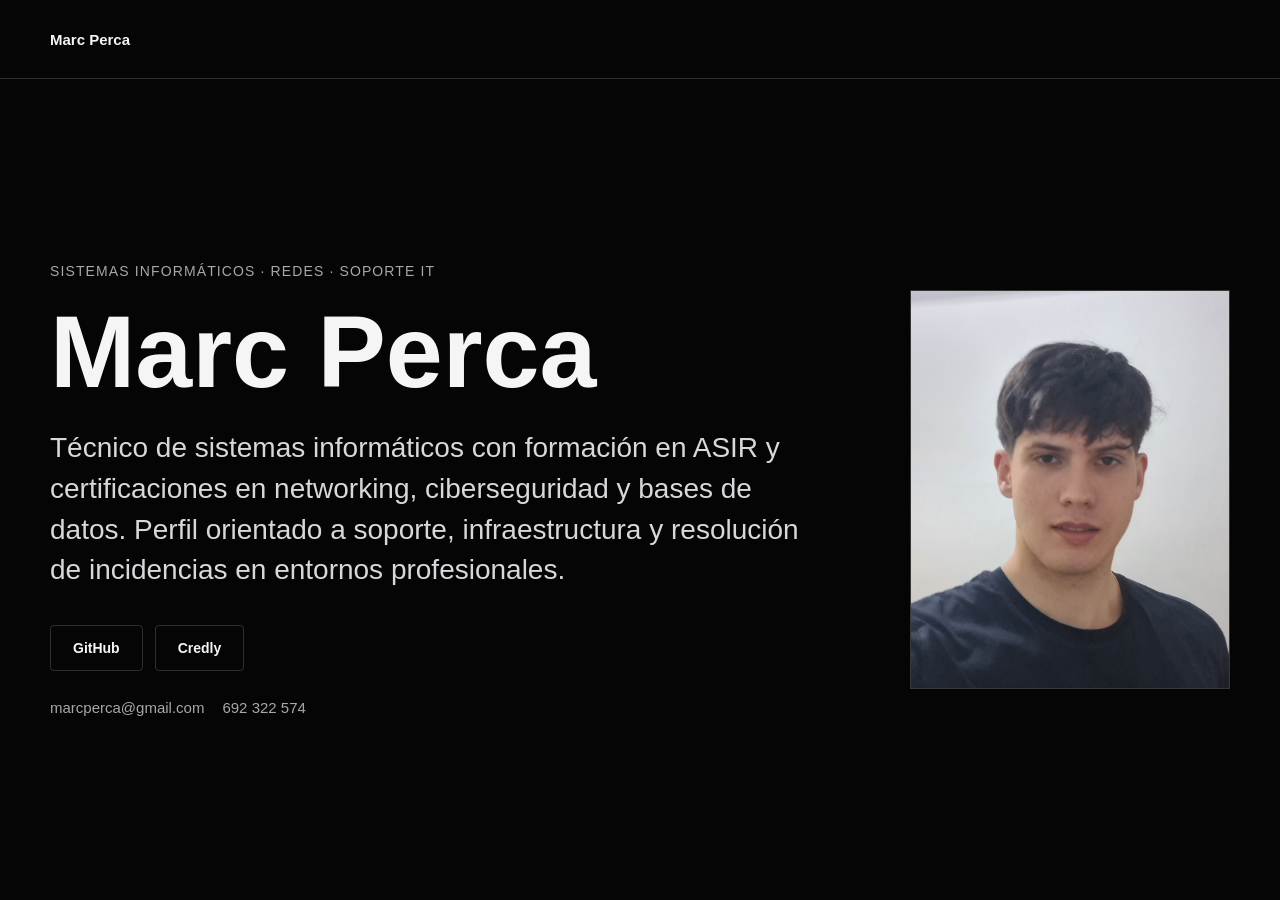
==== index.html @ 21db2e2e "Primera version" ====
<!DOCTYPE html>
<html lang="es">
<head>
    <meta charset="UTF-8">
    <meta name="viewport" content="width=device-width, initial-scale=1.0">
    <title>Marc Perca | Técnico de sistemas informáticos</title>
    <style>
        :root {
            --bg: #050505;
            --text: #f5f5f5;
            --muted: #a7a7ac;
            --soft: #d8d8dc;
            --line: rgba(255, 255, 255, 0.16);
        }

        * {
            box-sizing: border-box;
        }

        body {
            margin: 0;
            min-height: 100vh;
            background: var(--bg);
            color: var(--text);
            font-family: Arial, Helvetica, sans-serif;
        }

        a {
            color: inherit;
            text-decoration: none;
        }

        .shell {
            width: min(1180px, calc(100% - 40px));
            margin: 0 auto;
        }

        .site-header {
            border-bottom: 1px solid var(--line);
        }

        .nav {
            min-height: 78px;
            display: flex;
            align-items: center;
            justify-content: space-between;
        }

        .brand {
            font-size: 15px;
            font-weight: 700;
        }

        .hero {
            min-height: calc(100vh - 79px);
            display: grid;
            grid-template-columns: minmax(0, 1fr) 320px;
            align-items: center;
            gap: 86px;
            padding: 70px 0;
        }

        .kicker {
            margin: 0 0 24px;
            color: var(--muted);
            font-size: 14px;
            text-transform: uppercase;
            letter-spacing: 0.08em;
        }

        h1 {
            margin: 0;
            font-size: clamp(58px, 8vw, 118px);
            line-height: 0.95;
            font-weight: 700;
            letter-spacing: 0;
        }

        .lead {
            max-width: 760px;
            margin: 28px 0 0;
            color: var(--soft);
            font-size: clamp(20px, 2.2vw, 28px);
            line-height: 1.45;
        }

        .actions {
            display: flex;
            flex-wrap: wrap;
            gap: 12px;
            margin-top: 34px;
        }

        .button {
            display: inline-flex;
            align-items: center;
            justify-content: center;
            min-height: 46px;
            padding: 0 22px;
            border-radius: 4px;
            border: 1px solid var(--line);
            font-weight: 700;
            font-size: 14px;
            transition: background 0.18s ease, color 0.18s ease, border-color 0.18s ease;
        }

        .button:hover {
            background: var(--text);
            border-color: var(--text);
            color: var(--bg);
        }

        .contact {
            display: flex;
            flex-wrap: wrap;
            gap: 18px;
            margin-top: 28px;
            color: var(--muted);
            font-size: 15px;
        }

        .contact a:hover {
            color: var(--text);
        }

        .portrait-wrap {
            border: 1px solid var(--line);
            background: #111;
        }

        .portrait {
            display: block;
            width: 100%;
            aspect-ratio: 4 / 5;
            object-fit: cover;
        }

        @media (max-width: 820px) {
            .nav {
                gap: 18px;
                align-items: flex-start;
                flex-direction: column;
                padding: 18px 0;
            }

            .hero {
                min-height: auto;
                grid-template-columns: 1fr;
                gap: 38px;
                padding: 50px 0;
            }

            .portrait-wrap {
                width: min(300px, 100%);
            }
        }

        @media (max-width: 520px) {
            .shell {
                width: min(100% - 24px, 1180px);
            }

            .actions,
            .contact {
                width: 100%;
            }

            .actions {
                flex-direction: column;
            }

            .button {
                width: 100%;
            }
        }
    </style>
</head>
<body>
    <header class="site-header">
        <nav class="nav shell" aria-label="Navegación principal">
            <a class="brand" href="#">Marc Perca</a>
        </nav>
    </header>

    <main class="hero shell">
        <section>
            <p class="kicker">Sistemas informáticos · Redes · Soporte IT</p>
            <h1>Marc Perca</h1>
            <p class="lead">
                Técnico de sistemas informáticos con formación en ASIR y certificaciones en networking,
                ciberseguridad y bases de datos. Perfil orientado a soporte, infraestructura y resolución
                de incidencias en entornos profesionales.
            </p>

            <div class="actions">
                <a class="button" href="https://github.com/MarcPerca" target="_blank" rel="noreferrer">GitHub</a>
                <a class="button" href="https://www.credly.com/users/marcperca" target="_blank" rel="noreferrer">Credly</a>
            </div>

            <div class="contact" aria-label="Datos de contacto">
                <a href="mailto:marcperca@gmail.com">marcperca@gmail.com</a>
                <a href="tel:+34692322574">692 322 574</a>
            </div>
        </section>

        <aside class="portrait-wrap" aria-label="Foto de Marc Perca">
            <img src="foto.jpg" class="portrait" alt="Retrato de Marc Perca">
        </aside>
    </main>
</body>
</html>
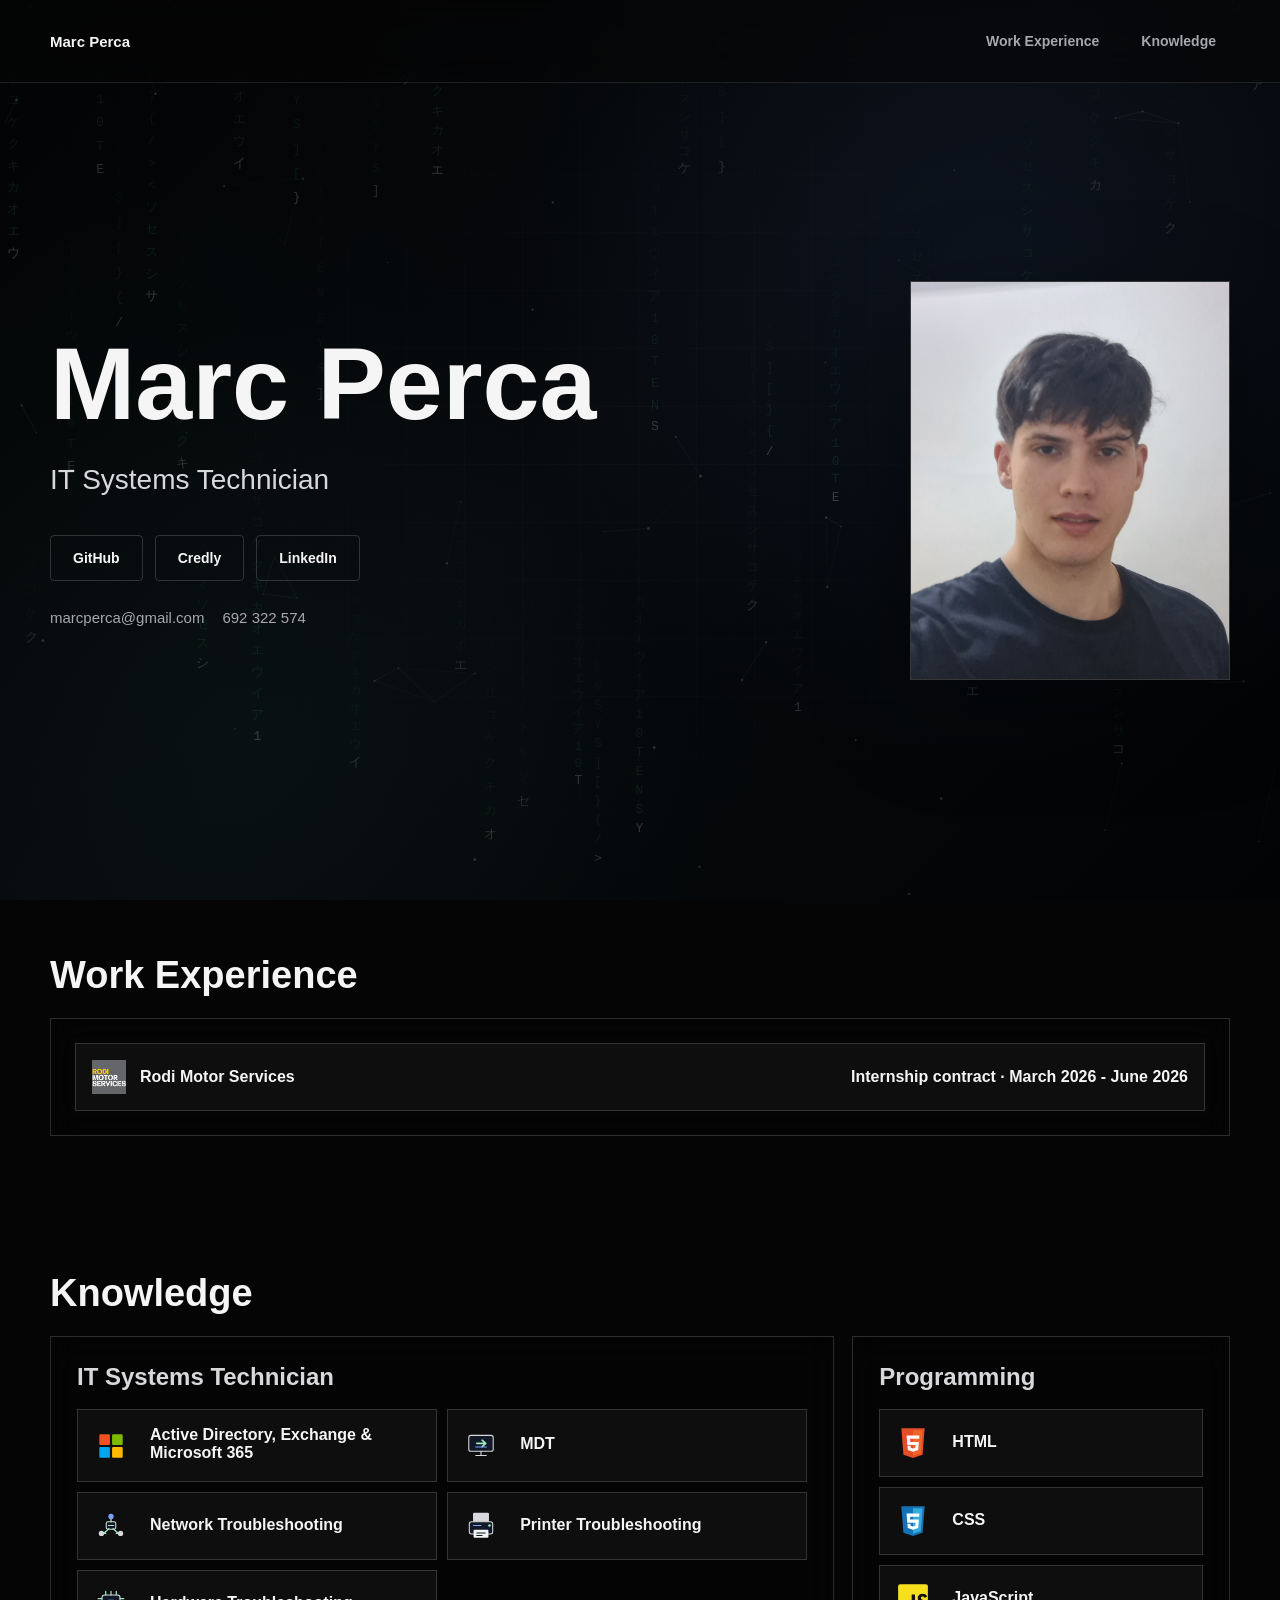
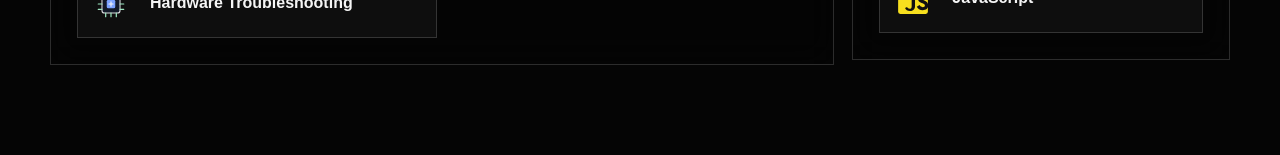
==== commit a31e9d62: "Actualizar web" ====
--- a/index.html
+++ b/index.html
@@ -4,208 +4,97 @@
     <meta charset="UTF-8">
     <meta name="viewport" content="width=device-width, initial-scale=1.0">
     <title>Marc Perca | Técnico de sistemas informáticos</title>
-    <style>
-        :root {
-            --bg: #050505;
-            --text: #f5f5f5;
-            --muted: #a7a7ac;
-            --soft: #d8d8dc;
-            --line: rgba(255, 255, 255, 0.16);
-        }
-
-        * {
-            box-sizing: border-box;
-        }
-
-        body {
-            margin: 0;
-            min-height: 100vh;
-            background: var(--bg);
-            color: var(--text);
-            font-family: Arial, Helvetica, sans-serif;
-        }
-
-        a {
-            color: inherit;
-            text-decoration: none;
-        }
-
-        .shell {
-            width: min(1180px, calc(100% - 40px));
-            margin: 0 auto;
-        }
-
-        .site-header {
-            border-bottom: 1px solid var(--line);
-        }
-
-        .nav {
-            min-height: 78px;
-            display: flex;
-            align-items: center;
-            justify-content: space-between;
-        }
-
-        .brand {
-            font-size: 15px;
-            font-weight: 700;
-        }
-
-        .hero {
-            min-height: calc(100vh - 79px);
-            display: grid;
-            grid-template-columns: minmax(0, 1fr) 320px;
-            align-items: center;
-            gap: 86px;
-            padding: 70px 0;
-        }
-
-        .kicker {
-            margin: 0 0 24px;
-            color: var(--muted);
-            font-size: 14px;
-            text-transform: uppercase;
-            letter-spacing: 0.08em;
-        }
-
-        h1 {
-            margin: 0;
-            font-size: clamp(58px, 8vw, 118px);
-            line-height: 0.95;
-            font-weight: 700;
-            letter-spacing: 0;
-        }
-
-        .lead {
-            max-width: 760px;
-            margin: 28px 0 0;
-            color: var(--soft);
-            font-size: clamp(20px, 2.2vw, 28px);
-            line-height: 1.45;
-        }
-
-        .actions {
-            display: flex;
-            flex-wrap: wrap;
-            gap: 12px;
-            margin-top: 34px;
-        }
-
-        .button {
-            display: inline-flex;
-            align-items: center;
-            justify-content: center;
-            min-height: 46px;
-            padding: 0 22px;
-            border-radius: 4px;
-            border: 1px solid var(--line);
-            font-weight: 700;
-            font-size: 14px;
-            transition: background 0.18s ease, color 0.18s ease, border-color 0.18s ease;
-        }
-
-        .button:hover {
-            background: var(--text);
-            border-color: var(--text);
-            color: var(--bg);
-        }
-
-        .contact {
-            display: flex;
-            flex-wrap: wrap;
-            gap: 18px;
-            margin-top: 28px;
-            color: var(--muted);
-            font-size: 15px;
-        }
-
-        .contact a:hover {
-            color: var(--text);
-        }
-
-        .portrait-wrap {
-            border: 1px solid var(--line);
-            background: #111;
-        }
-
-        .portrait {
-            display: block;
-            width: 100%;
-            aspect-ratio: 4 / 5;
-            object-fit: cover;
-        }
-
-        @media (max-width: 820px) {
-            .nav {
-                gap: 18px;
-                align-items: flex-start;
-                flex-direction: column;
-                padding: 18px 0;
-            }
-
-            .hero {
-                min-height: auto;
-                grid-template-columns: 1fr;
-                gap: 38px;
-                padding: 50px 0;
-            }
-
-            .portrait-wrap {
-                width: min(300px, 100%);
-            }
-        }
-
-        @media (max-width: 520px) {
-            .shell {
-                width: min(100% - 24px, 1180px);
-            }
-
-            .actions,
-            .contact {
-                width: 100%;
-            }
-
-            .actions {
-                flex-direction: column;
-            }
-
-            .button {
-                width: 100%;
-            }
-        }
-    </style>
+    <link rel="stylesheet" href="style.css">
 </head>
 <body>
+    <canvas id="ambient-canvas" aria-hidden="true"></canvas>
+
     <header class="site-header">
         <nav class="nav shell" aria-label="Navegación principal">
             <a class="brand" href="#">Marc Perca</a>
+            <div class="nav-links">
+                <a class="nav-link" href="#experience">Work Experience</a>
+                <div class="nav-menu">
+                    <a class="nav-link" href="#knowledge">Knowledge</a>
+                    <div class="dropdown" aria-label="Knowledge sections">
+                        <a href="#it-support">IT Systems Technician</a>
+                        <a href="#programming">Programming</a>
+                    </div>
+                </div>
+            </div>
         </nav>
     </header>
 
-    <main class="hero shell">
-        <section>
-            <p class="kicker">Sistemas informáticos · Redes · Soporte IT</p>
+    <main>
+        <section class="hero shell">
+            <div>
             <h1>Marc Perca</h1>
             <p class="lead">
-                Técnico de sistemas informáticos con formación en ASIR y certificaciones en networking,
-                ciberseguridad y bases de datos. Perfil orientado a soporte, infraestructura y resolución
-                de incidencias en entornos profesionales.
+                IT Systems Technician
             </p>
 
             <div class="actions">
                 <a class="button" href="https://github.com/MarcPerca" target="_blank" rel="noreferrer">GitHub</a>
                 <a class="button" href="https://www.credly.com/users/marcperca" target="_blank" rel="noreferrer">Credly</a>
+                <a class="button" href="https://www.linkedin.com/in/marcperca/" target="_blank" rel="noreferrer">LinkedIn</a>
             </div>
 
             <div class="contact" aria-label="Datos de contacto">
                 <a href="mailto:marcperca@gmail.com">marcperca@gmail.com</a>
                 <a href="tel:+34692322574">692 322 574</a>
             </div>
+            </div>
+
+            <aside class="portrait-wrap" aria-label="Photo of Marc Perca">
+                <img src="foto.jpg" class="portrait" alt="Portrait of Marc Perca">
+            </aside>
         </section>
 
-        <aside class="portrait-wrap" aria-label="Foto de Marc Perca">
-            <img src="foto.jpg" class="portrait" alt="Retrato de Marc Perca">
-        </aside>
+        <section class="work-experience section-wide" id="experience" aria-label="Work experience">
+            <div class="work-inner shell">
+                <h2>Work Experience</h2>
+                <div class="experience-panel">
+                    <div class="experience-card">
+                        <div class="experience-company">
+                            <img src="assets/rodi-logo.jpg" alt="Rodi Motor Services logo">
+                            <span class="company-name">Rodi Motor Services</span>
+                        </div>
+                        <span>Internship contract · March 2026 - June 2026</span>
+                    </div>
+                </div>
+            </div>
+        </section>
+
+        <section class="knowledge shell" id="knowledge" aria-label="Knowledge">
+            <h2>Knowledge</h2>
+            <div class="knowledge-sections">
+                <section class="knowledge-block" id="it-support" aria-label="IT support and systems knowledge">
+                    <div class="knowledge-head">
+                        <h3>IT Systems Technician</h3>
+                    </div>
+                    <div class="skill-grid">
+                        <span><img class="skill-logo" src="assets/microsoft-365.svg" alt=""><strong>Active Directory, Exchange & Microsoft 365</strong></span>
+                        <span><img class="skill-logo" src="assets/mdt.svg" alt=""><strong>MDT</strong></span>
+                        <span><img class="skill-logo" src="assets/network-troubleshooting.svg" alt=""><strong>Network Troubleshooting</strong></span>
+                        <span><img class="skill-logo" src="assets/printer.svg" alt=""><strong>Printer Troubleshooting</strong></span>
+                        <span><img class="skill-logo" src="assets/hardware.svg" alt=""><strong>Hardware Troubleshooting</strong></span>
+                    </div>
+                </section>
+
+                <section class="knowledge-block" id="programming" aria-label="Programming knowledge">
+                    <div class="knowledge-head">
+                        <h3>Programming</h3>
+                    </div>
+                    <div class="skill-grid programming">
+                        <span><img class="skill-logo" src="assets/html.svg" alt=""><strong>HTML</strong></span>
+                        <span><img class="skill-logo" src="assets/css.svg" alt=""><strong>CSS</strong></span>
+                        <span><img class="skill-logo" src="assets/javascript.svg" alt=""><strong>JavaScript</strong></span>
+                    </div>
+                </section>
+            </div>
+        </section>
     </main>
+
+    <script src="script.js"></script>
 </body>
 </html>
--- a/style.css
+++ b/style.css
@@ -0,0 +1,478 @@
+:root {
+    --bg: #050505;
+    --text: #f5f5f5;
+    --muted: #a7a7ac;
+    --soft: #d8d8dc;
+    --line: rgba(255, 255, 255, 0.16);
+}
+
+* {
+    box-sizing: border-box;
+}
+
+html {
+    scroll-behavior: smooth;
+}
+
+body {
+    margin: 0;
+    min-height: 100vh;
+    background: var(--bg);
+    color: var(--text);
+    font-family: Arial, Helvetica, sans-serif;
+    overflow-x: hidden;
+}
+
+body::before {
+    content: "";
+    position: fixed;
+    inset: 0;
+    z-index: -3;
+    background:
+        radial-gradient(circle at 78% 30%, rgba(40, 72, 120, 0.18), transparent 31rem),
+        radial-gradient(circle at 18% 82%, rgba(14, 46, 38, 0.22), transparent 34rem),
+        linear-gradient(135deg, #020304 0%, #07090c 48%, #020304 100%);
+}
+
+body::after {
+    content: "";
+    position: fixed;
+    inset: 0;
+    z-index: -1;
+    pointer-events: none;
+    background:
+        linear-gradient(rgba(180, 255, 220, 0.022) 1px, transparent 1px),
+        linear-gradient(90deg, rgba(180, 255, 220, 0.022) 1px, transparent 1px);
+    background-size: 58px 58px;
+    mask-image: radial-gradient(circle at center, black 0%, transparent 78%);
+}
+
+#ambient-canvas {
+    position: fixed;
+    inset: 0;
+    z-index: -2;
+    width: 100%;
+    height: 100%;
+    pointer-events: none;
+}
+
+a {
+    color: inherit;
+    text-decoration: none;
+}
+
+.shell {
+    width: min(1180px, calc(100% - 40px));
+    margin: 0 auto;
+}
+
+.section-wide {
+    width: 100%;
+    margin: 0 auto;
+}
+
+.site-header {
+    position: sticky;
+    top: 0;
+    z-index: 10;
+    border-bottom: 1px solid rgba(255, 255, 255, 0.1);
+    background: rgba(5, 5, 5, 0.62);
+    backdrop-filter: blur(18px);
+    overflow: visible;
+    transition: background 0.22s ease, border-color 0.22s ease, box-shadow 0.22s ease;
+}
+
+.site-header::before {
+    content: "";
+    position: absolute;
+    inset: 0;
+    z-index: -1;
+    opacity: 0;
+    background:
+        radial-gradient(circle at var(--nav-x, 50%) 50%, rgba(255, 255, 255, 0.24), transparent 15rem),
+        linear-gradient(90deg, rgba(255, 255, 255, 0.03), rgba(120, 140, 255, 0.18), rgba(255, 255, 255, 0.03));
+    transition: opacity 0.22s ease;
+}
+
+.site-header:hover {
+    border-color: rgba(255, 255, 255, 0.2);
+    background: rgba(12, 13, 20, 0.78);
+    box-shadow: 0 18px 70px rgba(40, 60, 150, 0.2);
+}
+
+.site-header:hover::before {
+    opacity: 1;
+}
+
+.nav {
+    min-height: 78px;
+    display: flex;
+    align-items: center;
+    justify-content: space-between;
+}
+
+.brand {
+    font-size: 15px;
+    font-weight: 700;
+}
+
+.nav-links {
+    display: flex;
+    align-items: center;
+    gap: 14px;
+}
+
+.nav-menu {
+    position: relative;
+    padding: 24px 0;
+}
+
+.nav-link {
+    display: inline-flex;
+    align-items: center;
+    min-height: 34px;
+    padding: 0 13px;
+    border: 1px solid transparent;
+    border-radius: 4px;
+    color: var(--muted);
+    font-size: 14px;
+    font-weight: 700;
+    transition: color 0.18s ease, border-color 0.18s ease, background 0.18s ease;
+}
+
+.nav-menu:hover .nav-link,
+.nav-link:hover {
+    border-color: rgba(255, 255, 255, 0.28);
+    background: rgba(255, 255, 255, 0.09);
+    box-shadow: 0 0 34px rgba(120, 140, 255, 0.24);
+    color: var(--text);
+}
+
+.dropdown {
+    position: absolute;
+    top: calc(100% - 10px);
+    right: 0;
+    min-width: 230px;
+    padding: 8px;
+    border: 1px solid var(--line);
+    border-radius: 6px;
+    background: rgba(7, 8, 12, 0.92);
+    box-shadow: 0 24px 70px rgba(0, 0, 0, 0.48), 0 0 42px rgba(120, 140, 255, 0.14);
+    backdrop-filter: blur(18px);
+    opacity: 0;
+    visibility: hidden;
+    transform: translateY(-6px);
+    transition: opacity 0.18s ease, transform 0.18s ease, visibility 0.18s ease;
+}
+
+.nav-menu:hover .dropdown,
+.nav-menu:focus-within .dropdown {
+    opacity: 1;
+    visibility: visible;
+    transform: translateY(0);
+}
+
+.dropdown a {
+    display: block;
+    padding: 12px 13px;
+    border-radius: 4px;
+    color: var(--muted);
+    font-size: 14px;
+    font-weight: 700;
+}
+
+.dropdown a:hover {
+    background: rgba(255, 255, 255, 0.07);
+    color: var(--text);
+}
+
+.hero {
+    min-height: calc(100vh - 79px);
+    display: grid;
+    grid-template-columns: minmax(0, 1fr) 320px;
+    align-items: center;
+    gap: 86px;
+    padding: 70px 0 96px;
+}
+
+h1 {
+    margin: 0;
+    font-size: clamp(58px, 8vw, 118px);
+    line-height: 0.95;
+    font-weight: 700;
+    letter-spacing: 0;
+}
+
+.lead {
+    max-width: 760px;
+    margin: 28px 0 0;
+    color: var(--soft);
+    font-size: clamp(20px, 2.2vw, 28px);
+    line-height: 1.45;
+}
+
+.actions {
+    display: flex;
+    flex-wrap: wrap;
+    gap: 12px;
+    margin-top: 34px;
+}
+
+.button {
+    display: inline-flex;
+    align-items: center;
+    justify-content: center;
+    min-height: 46px;
+    padding: 0 22px;
+    border-radius: 4px;
+    border: 1px solid var(--line);
+    font-weight: 700;
+    font-size: 14px;
+    transition: background 0.18s ease, color 0.18s ease, border-color 0.18s ease;
+}
+
+.button:hover {
+    background: var(--text);
+    border-color: var(--text);
+    color: var(--bg);
+}
+
+.contact {
+    display: flex;
+    flex-wrap: wrap;
+    gap: 18px;
+    margin-top: 28px;
+    color: var(--muted);
+    font-size: 15px;
+}
+
+.contact a:hover {
+    color: var(--text);
+}
+
+.portrait-wrap {
+    border: 1px solid var(--line);
+    background: #111;
+    box-shadow: 0 28px 90px rgba(0, 0, 0, 0.42);
+}
+
+.portrait {
+    display: block;
+    width: 100%;
+    aspect-ratio: 4 / 5;
+    object-fit: cover;
+}
+
+.work-experience {
+    position: relative;
+    min-height: 150px;
+    padding: 0;
+}
+
+.work-inner {
+    display: block;
+    padding: 52px 0;
+}
+
+.work-experience h2 {
+    margin: 0;
+    font-size: clamp(24px, 3vw, 38px);
+    line-height: 1;
+    font-weight: 700;
+    letter-spacing: 0;
+}
+
+.experience-card {
+    display: flex;
+    align-items: center;
+    justify-content: space-between;
+    gap: 24px;
+    min-height: 68px;
+    padding: 16px;
+    border: 1px solid rgba(255, 255, 255, 0.16);
+    background: rgba(255, 255, 255, 0.04);
+    transition: border-color 0.18s ease, background 0.18s ease, transform 0.18s ease;
+}
+
+.experience-card:hover {
+    border-color: rgba(255, 255, 255, 0.32);
+    background: rgba(255, 255, 255, 0.075);
+    transform: translateY(-2px);
+}
+
+.experience-panel {
+    margin-top: 24px;
+    padding: 24px;
+    border: 1px solid var(--line);
+    background: rgba(5, 5, 5, 0.58);
+    backdrop-filter: blur(16px);
+}
+
+.experience-company {
+    display: flex;
+    align-items: center;
+    gap: 14px;
+}
+
+.experience-company img {
+    width: 34px;
+    height: 34px;
+    object-fit: contain;
+}
+
+.company-name {
+    color: var(--text);
+    font-size: 16px;
+    font-weight: 700;
+}
+
+.experience-card > span {
+    color: var(--text);
+    font-size: 16px;
+    font-weight: 700;
+}
+
+.knowledge {
+    padding: 86px 0 90px;
+}
+
+.knowledge h2 {
+    margin: 0 0 24px;
+    font-size: clamp(24px, 3vw, 38px);
+    line-height: 1;
+    font-weight: 700;
+    letter-spacing: 0;
+}
+
+.knowledge-sections {
+    display: grid;
+    grid-template-columns: minmax(0, 1.35fr) minmax(320px, 0.65fr);
+    gap: 18px;
+    align-items: start;
+}
+
+.knowledge-block {
+    scroll-margin-top: 110px;
+    padding: 26px;
+    border: 1px solid var(--line);
+    background: rgba(5, 5, 5, 0.58);
+    backdrop-filter: blur(16px);
+}
+
+.knowledge-head {
+    margin-bottom: 18px;
+}
+
+.knowledge-head h3 {
+    margin: 0 0 16px;
+    color: var(--soft);
+    font-size: 24px;
+    font-weight: 700;
+}
+
+.skill-grid {
+    display: grid;
+    grid-template-columns: repeat(2, minmax(0, 1fr));
+    gap: 10px;
+}
+
+.skill-grid.programming {
+    grid-template-columns: 1fr;
+}
+
+.skill-grid span {
+    display: grid;
+    grid-template-columns: 42px minmax(0, 1fr);
+    column-gap: 14px;
+    align-items: center;
+    min-height: 68px;
+    padding: 16px;
+    border: 1px solid rgba(255, 255, 255, 0.16);
+    background: rgba(255, 255, 255, 0.04);
+    transition: border-color 0.18s ease, background 0.18s ease, transform 0.18s ease;
+}
+
+.skill-grid span:hover {
+    border-color: rgba(255, 255, 255, 0.32);
+    background: rgba(255, 255, 255, 0.075);
+    transform: translateY(-2px);
+}
+
+.skill-logo {
+    width: 34px;
+    height: 34px;
+    object-fit: contain;
+}
+
+.skill-grid strong {
+    display: block;
+    margin-bottom: 3px;
+    color: var(--text);
+    font-size: 16px;
+}
+
+@media (max-width: 820px) {
+    .nav {
+        gap: 18px;
+        align-items: center;
+        padding: 18px 0;
+    }
+
+    .nav-links {
+        gap: 10px;
+    }
+
+    .nav-menu {
+        padding: 0;
+    }
+
+    .dropdown {
+        right: 0;
+    }
+
+    .hero {
+        min-height: auto;
+        grid-template-columns: 1fr;
+        gap: 38px;
+        padding: 50px 0;
+    }
+
+    .portrait-wrap {
+        width: min(300px, 100%);
+    }
+
+    .knowledge {
+        padding-bottom: 60px;
+    }
+
+    .experience-card {
+        align-items: flex-start;
+        flex-direction: column;
+        gap: 14px;
+    }
+
+    .knowledge-sections,
+    .skill-grid,
+    .skill-grid.programming {
+        grid-template-columns: 1fr;
+    }
+}
+
+@media (max-width: 520px) {
+    .shell {
+        width: min(100% - 24px, 1180px);
+    }
+
+    .actions,
+    .contact {
+        width: 100%;
+    }
+
+    .actions {
+        flex-direction: column;
+    }
+
+    .button {
+        width: 100%;
+    }
+}
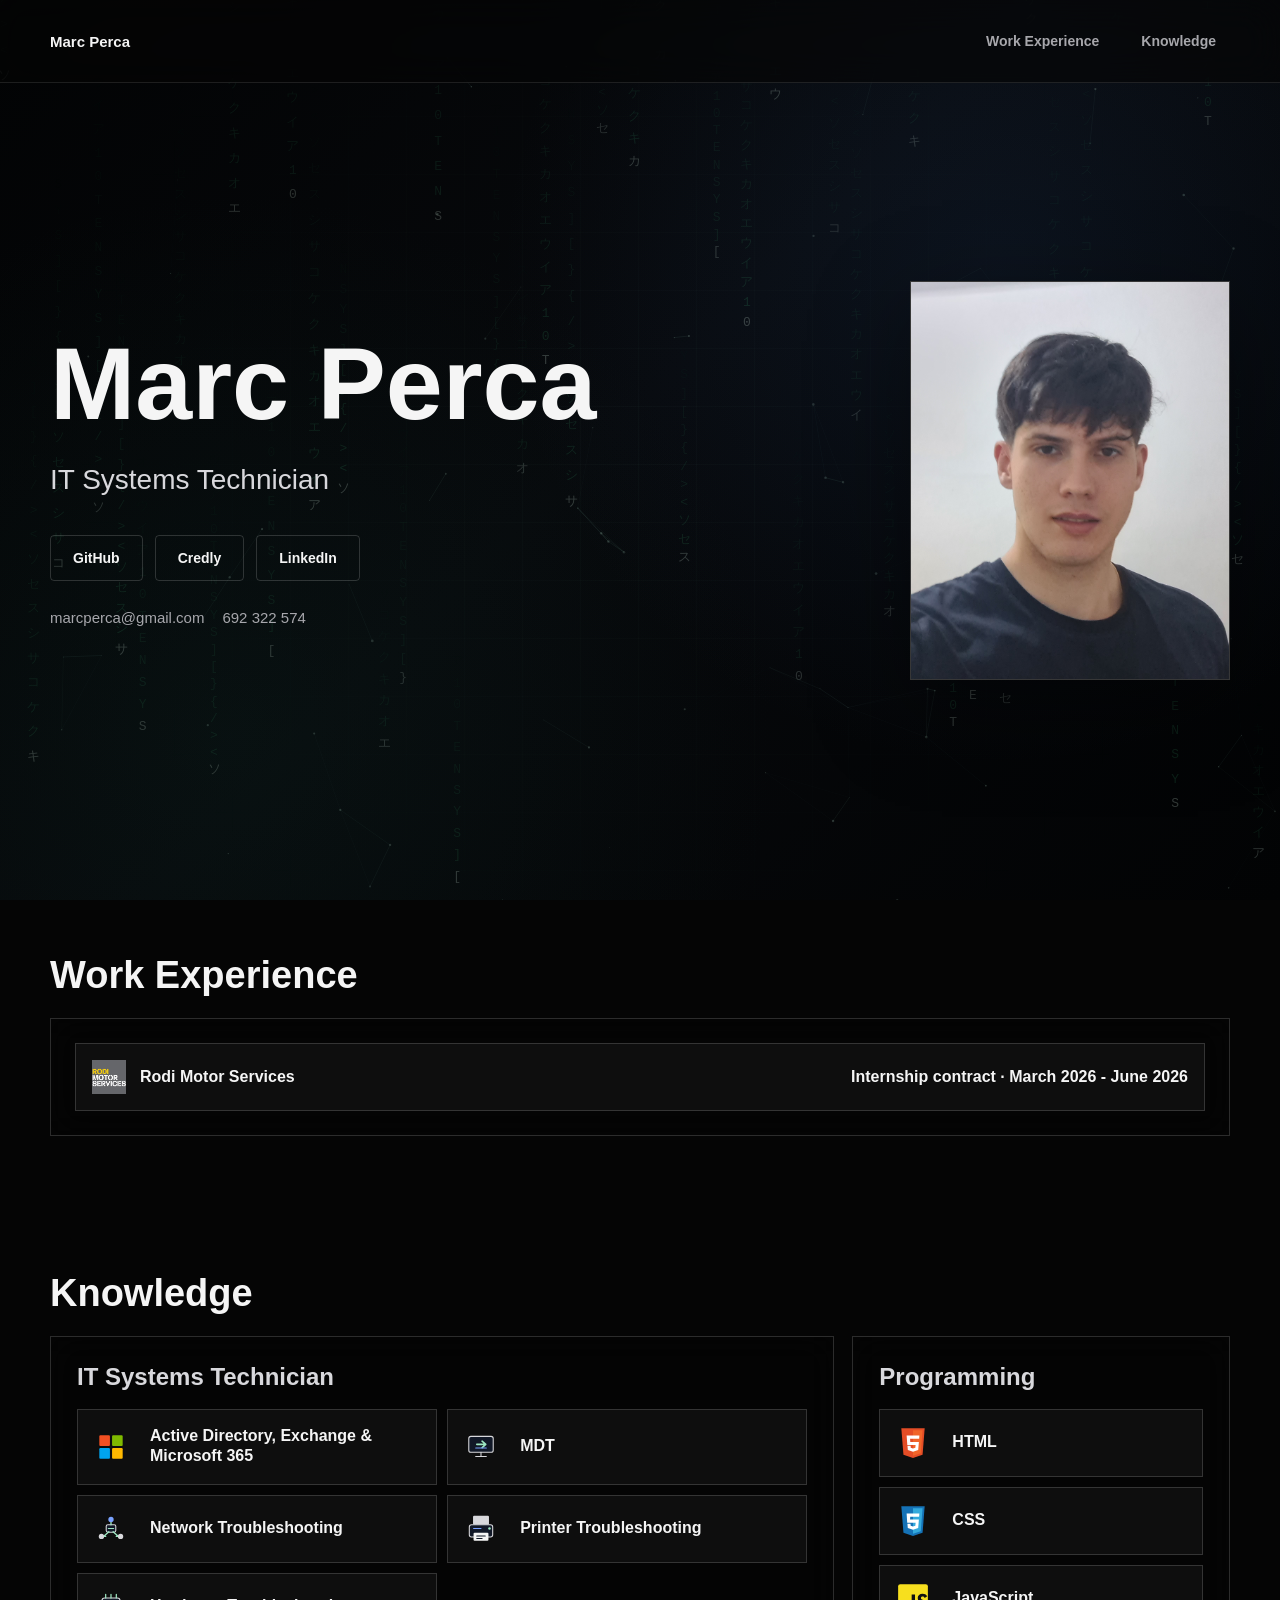
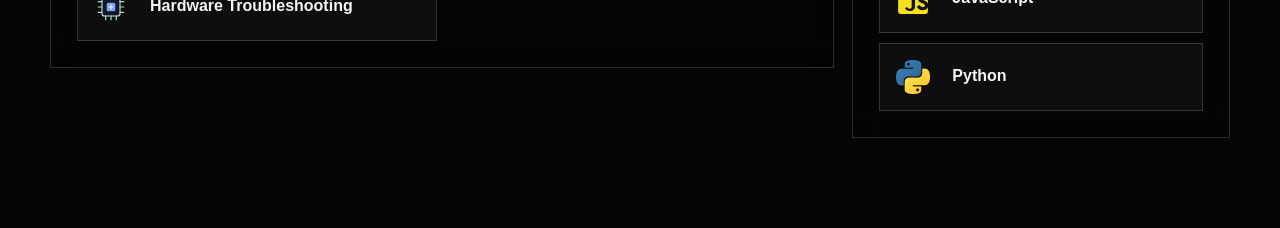
==== commit 8c717c63: "Add Python to programming skills" ====
--- a/index.html
+++ b/index.html
@@ -89,6 +89,7 @@
                         <span><img class="skill-logo" src="assets/html.svg" alt=""><strong>HTML</strong></span>
                         <span><img class="skill-logo" src="assets/css.svg" alt=""><strong>CSS</strong></span>
                         <span><img class="skill-logo" src="assets/javascript.svg" alt=""><strong>JavaScript</strong></span>
+                        <span><img class="skill-logo" src="assets/assets/Python-logo-notext.svg.png" alt=""><strong>Python</strong></span>
                     </div>
                 </section>
             </div>
--- a/style.css
+++ b/style.css
@@ -250,6 +250,10 @@
     color: var(--text);
 }
 
+.contact a {
+    overflow-wrap: anywhere;
+}
+
 .portrait-wrap {
     border: 1px solid var(--line);
     background: #111;
@@ -409,39 +413,99 @@
     margin-bottom: 3px;
     color: var(--text);
     font-size: 16px;
+    line-height: 1.22;
 }
 
 @media (max-width: 820px) {
+    .shell {
+        width: min(100% - 32px, 1180px);
+    }
+
     .nav {
-        gap: 18px;
+        min-height: auto;
+        gap: 12px;
         align-items: center;
+        flex-direction: column;
         padding: 18px 0;
     }
 
     .nav-links {
-        gap: 10px;
+        width: 100%;
+        justify-content: center;
+        gap: 8px;
     }
 
     .nav-menu {
         padding: 0;
     }
 
+    .nav-link {
+        min-height: 36px;
+        padding: 0 10px;
+        font-size: 13px;
+        white-space: nowrap;
+    }
+
     .dropdown {
-        right: 0;
+        display: none;
     }
 
     .hero {
         min-height: auto;
         grid-template-columns: 1fr;
         gap: 38px;
-        padding: 50px 0;
+        padding: 44px 0 64px;
     }
 
     .portrait-wrap {
-        width: min(300px, 100%);
+        width: min(280px, 100%);
+        justify-self: center;
+        margin-inline: auto;
+    }
+
+    h1 {
+        font-size: clamp(52px, 16vw, 76px);
+    }
+
+    .lead {
+        margin-top: 20px;
+        font-size: 22px;
+    }
+
+    .actions {
+        display: grid;
+        grid-template-columns: repeat(3, minmax(0, 1fr));
+        gap: 10px;
+    }
+
+    .button {
+        min-width: 0;
+        padding: 0 12px;
+    }
+
+    .contact {
+        width: 100%;
+        gap: 10px 18px;
+        font-size: 14px;
+        justify-content: center;
+        text-align: center;
+    }
+
+    .contact a {
+        display: inline-block;
+    }
+
+    .work-inner {
+        padding: 54px 0 60px;
+    }
+
+    .experience-panel,
+    .knowledge-block {
+        padding: 18px;
     }
 
     .knowledge {
+        padding-top: 60px;
         padding-bottom: 60px;
     }
 
@@ -456,6 +520,10 @@
     .skill-grid.programming {
         grid-template-columns: 1fr;
     }
+
+    .knowledge-block {
+        scroll-margin-top: 96px;
+    }
 }
 
 @media (max-width: 520px) {
@@ -463,16 +531,89 @@
         width: min(100% - 24px, 1180px);
     }
 
-    .actions,
+    .site-header {
+        position: sticky;
+    }
+
+    .brand {
+        font-size: 14px;
+    }
+
+    .nav-links {
+        justify-content: space-between;
+    }
+
+    .nav-link {
+        padding: 0 8px;
+        font-size: 12px;
+    }
+
+    .hero {
+        padding-top: 34px;
+    }
+
+    h1 {
+        font-size: clamp(46px, 18vw, 64px);
+    }
+
+    .lead {
+        font-size: 20px;
+    }
+
+    .actions {
+        grid-template-columns: 1fr;
+        width: 100%;
+    }
+
+    .button,
     .contact {
         width: 100%;
     }
 
-    .actions {
+    .contact {
         flex-direction: column;
-    }
-
-    .button {
-        width: 100%;
-    }
-}
+        align-items: center;
+    }
+
+    .portrait-wrap {
+        width: min(240px, 100%);
+        margin-inline: auto;
+    }
+
+    .work-experience h2,
+    .knowledge h2 {
+        font-size: 34px;
+    }
+
+    .experience-card {
+        padding: 14px;
+    }
+
+    .experience-company {
+        gap: 12px;
+    }
+
+    .experience-card > span,
+    .company-name {
+        font-size: 15px;
+    }
+
+    .knowledge-head h3 {
+        font-size: 22px;
+    }
+
+    .skill-grid span {
+        grid-template-columns: 38px minmax(0, 1fr);
+        min-height: 64px;
+        padding: 14px;
+    }
+
+    .skill-logo {
+        width: 30px;
+        height: 30px;
+    }
+
+    .skill-grid strong {
+        font-size: 15px;
+    }
+}
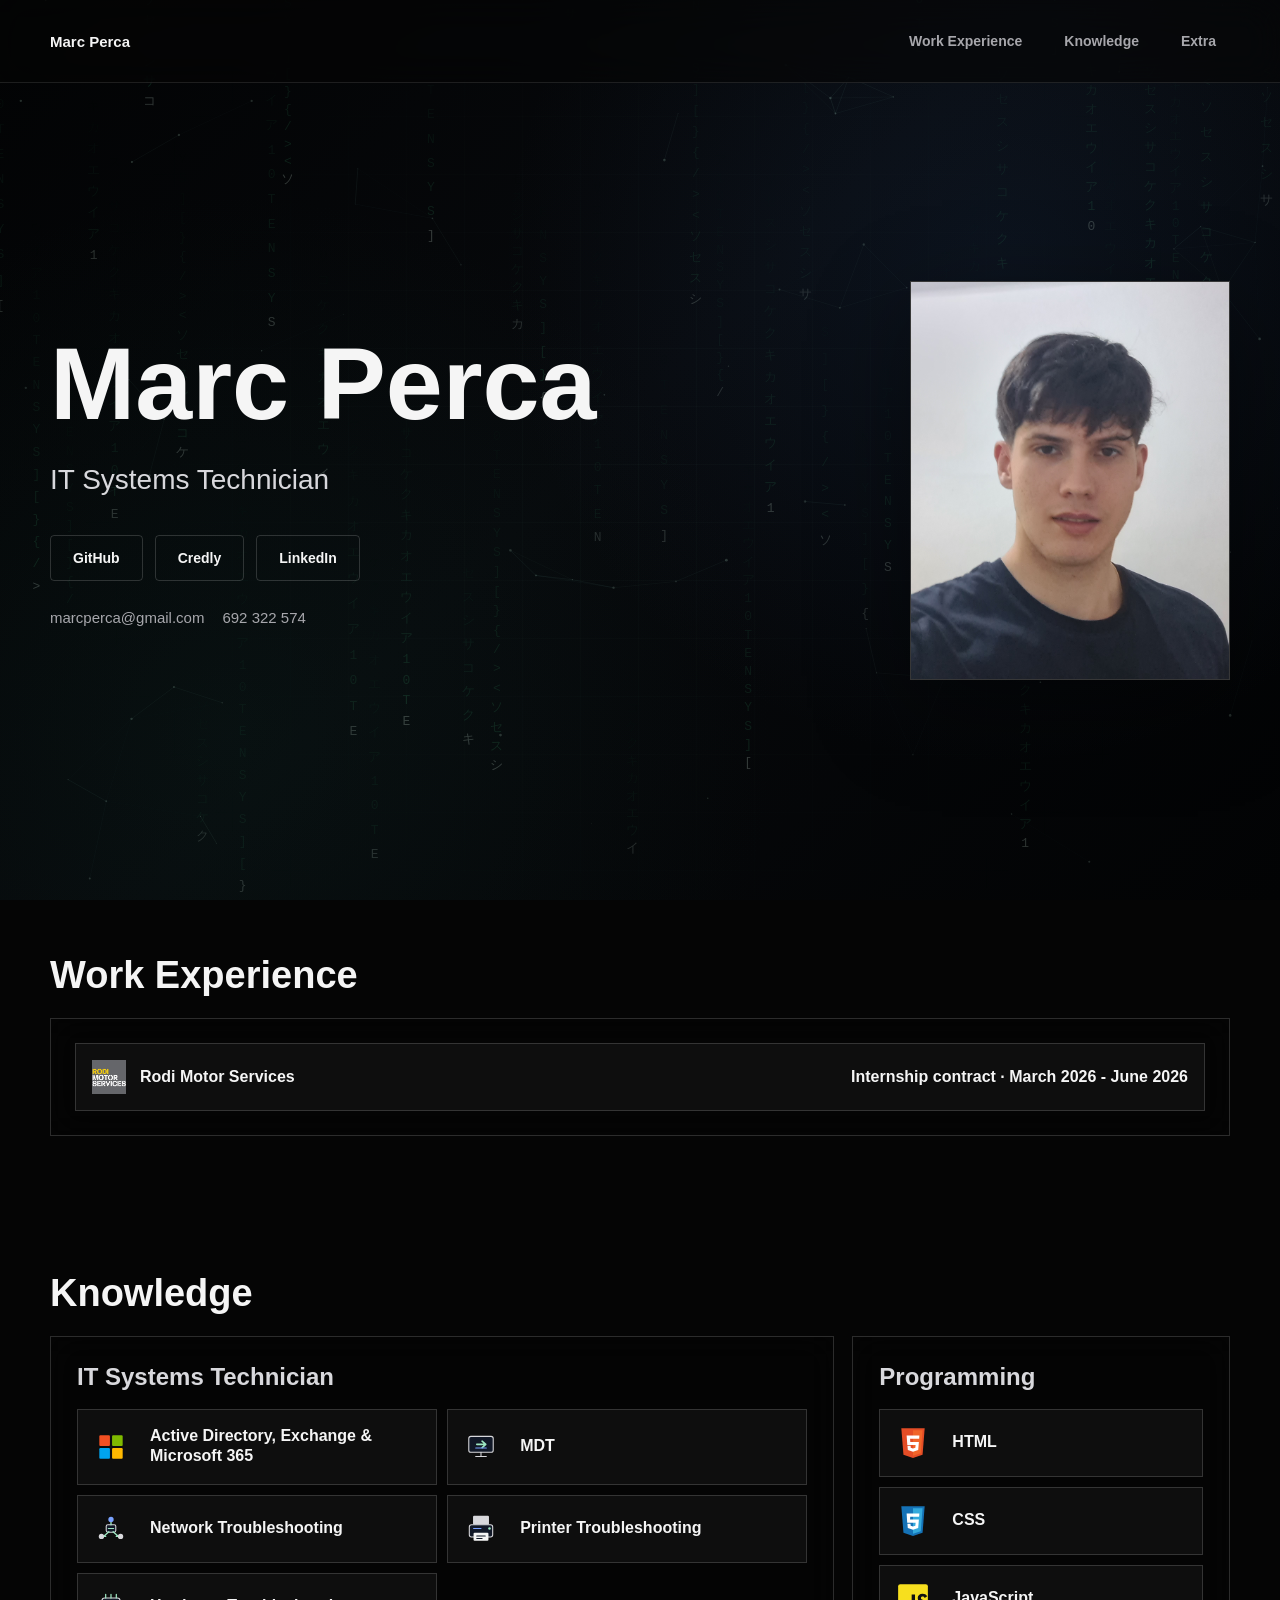
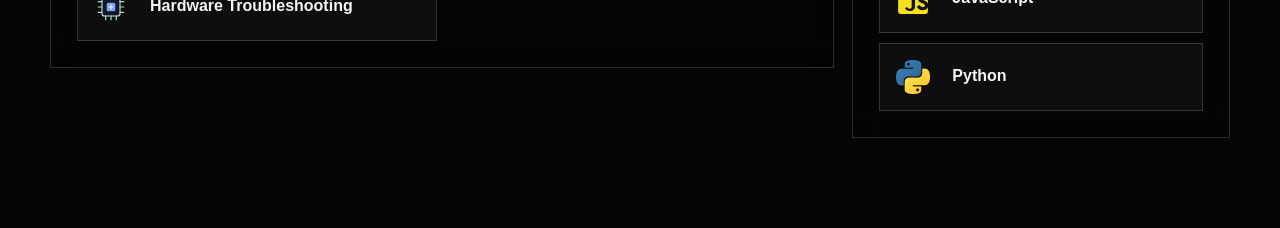
==== commit e66b7ba6: "Add Snake Game section" ====
--- a/index.html
+++ b/index.html
@@ -19,6 +19,12 @@
                     <div class="dropdown" aria-label="Knowledge sections">
                         <a href="#it-support">IT Systems Technician</a>
                         <a href="#programming">Programming</a>
+                    </div>
+                </div>
+                <div class="nav-menu">
+                    <a class="nav-link" href="snake-game/index.html">Extra</a>
+                    <div class="dropdown" aria-label="Extra sections">
+                        <a href="snake-game/index.html">Snake Game</a>
                     </div>
                 </div>
             </div>
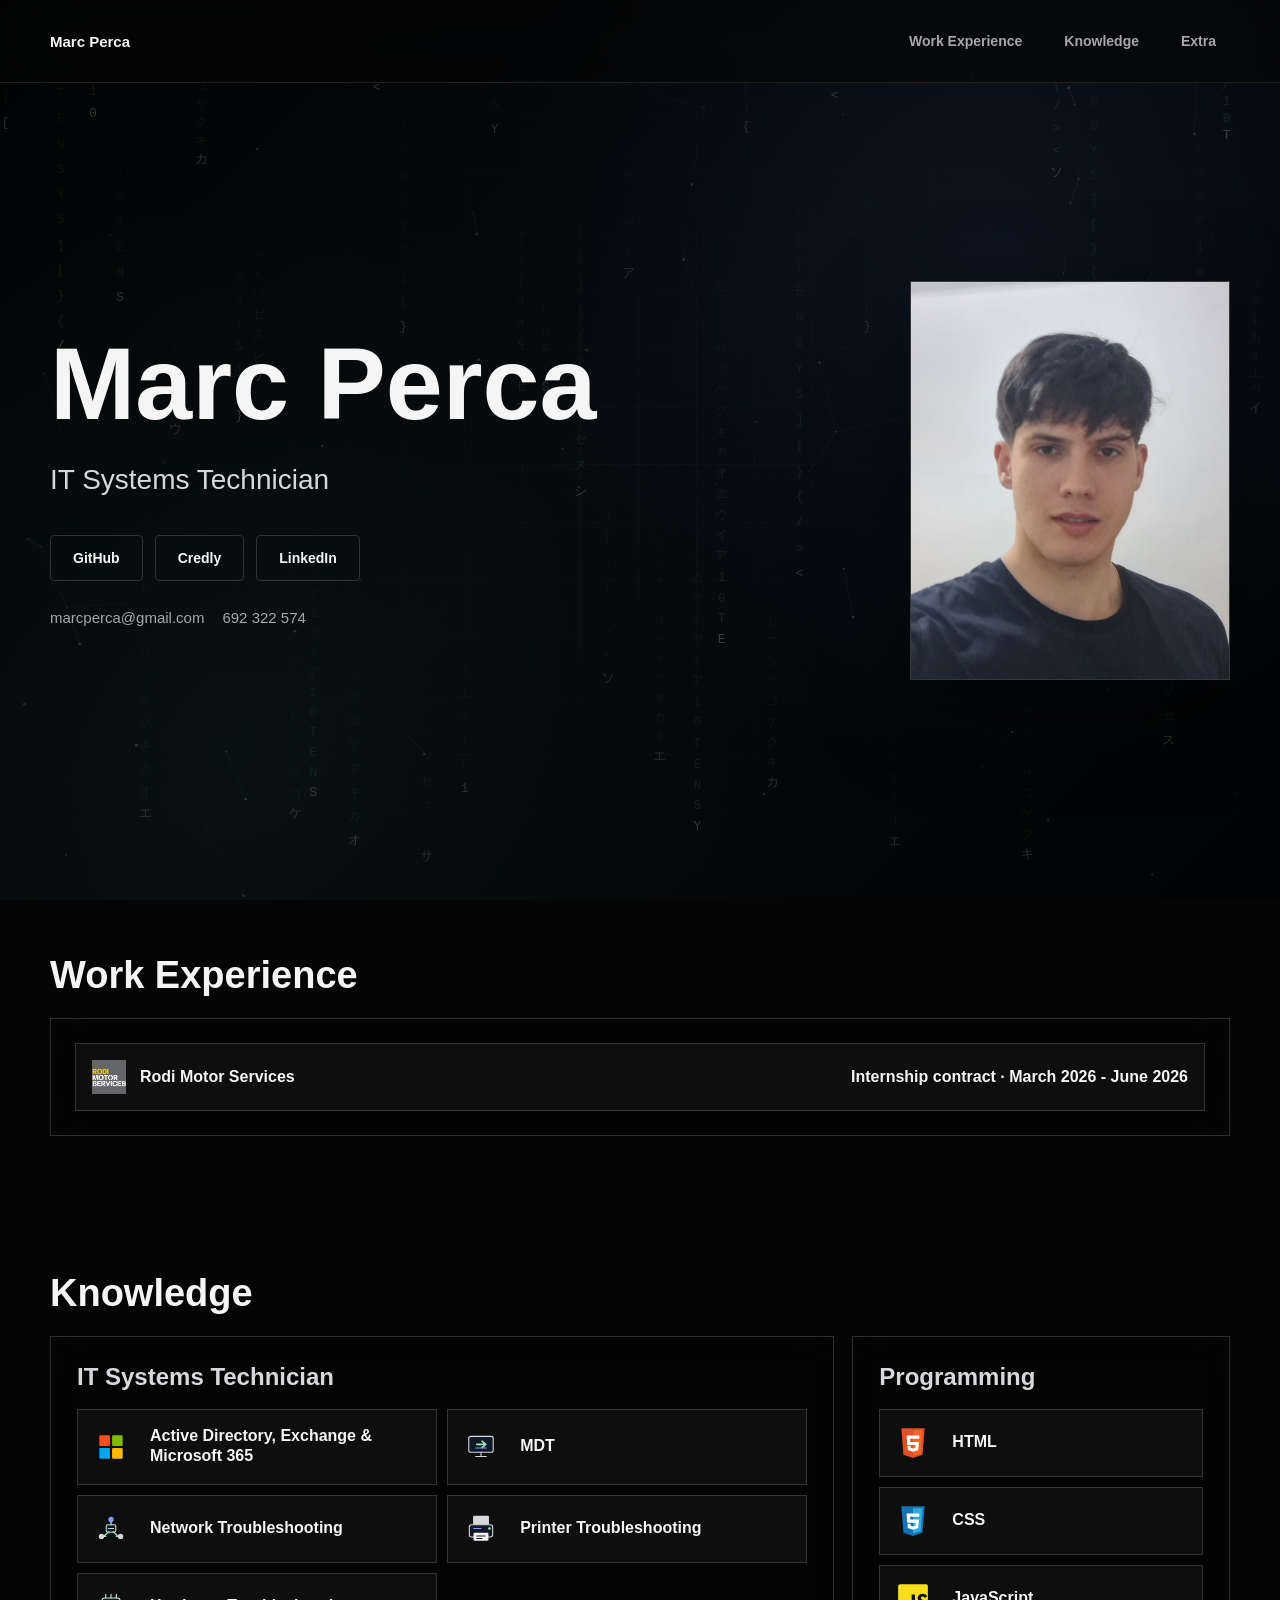
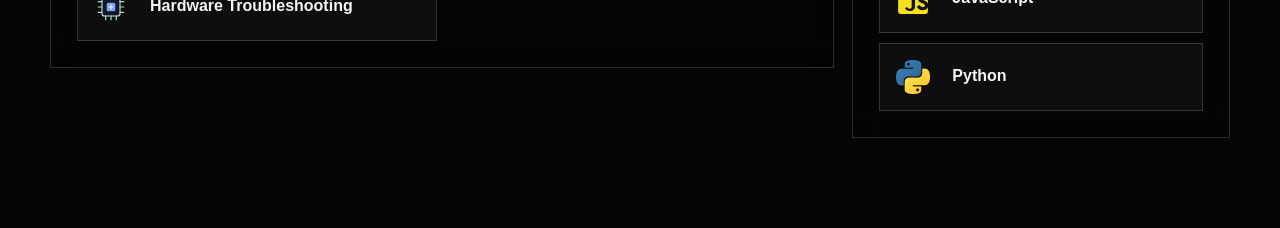
==== commit 0f6ebc3d: "Add snake game and clean menu navigation" ====
--- a/index.html
+++ b/index.html
@@ -22,7 +22,7 @@
                     </div>
                 </div>
                 <div class="nav-menu">
-                    <a class="nav-link" href="snake-game/index.html">Extra</a>
+                    <button class="nav-link nav-trigger" type="button">Extra</button>
                     <div class="dropdown" aria-label="Extra sections">
                         <a href="snake-game/index.html">Snake Game</a>
                     </div>
--- a/style.css
+++ b/style.css
@@ -138,6 +138,13 @@
     font-size: 14px;
     font-weight: 700;
     transition: color 0.18s ease, border-color 0.18s ease, background 0.18s ease;
+}
+
+.nav-trigger {
+    appearance: none;
+    background: transparent;
+    cursor: default;
+    font-family: inherit;
 }
 
 .nav-menu:hover .nav-link,
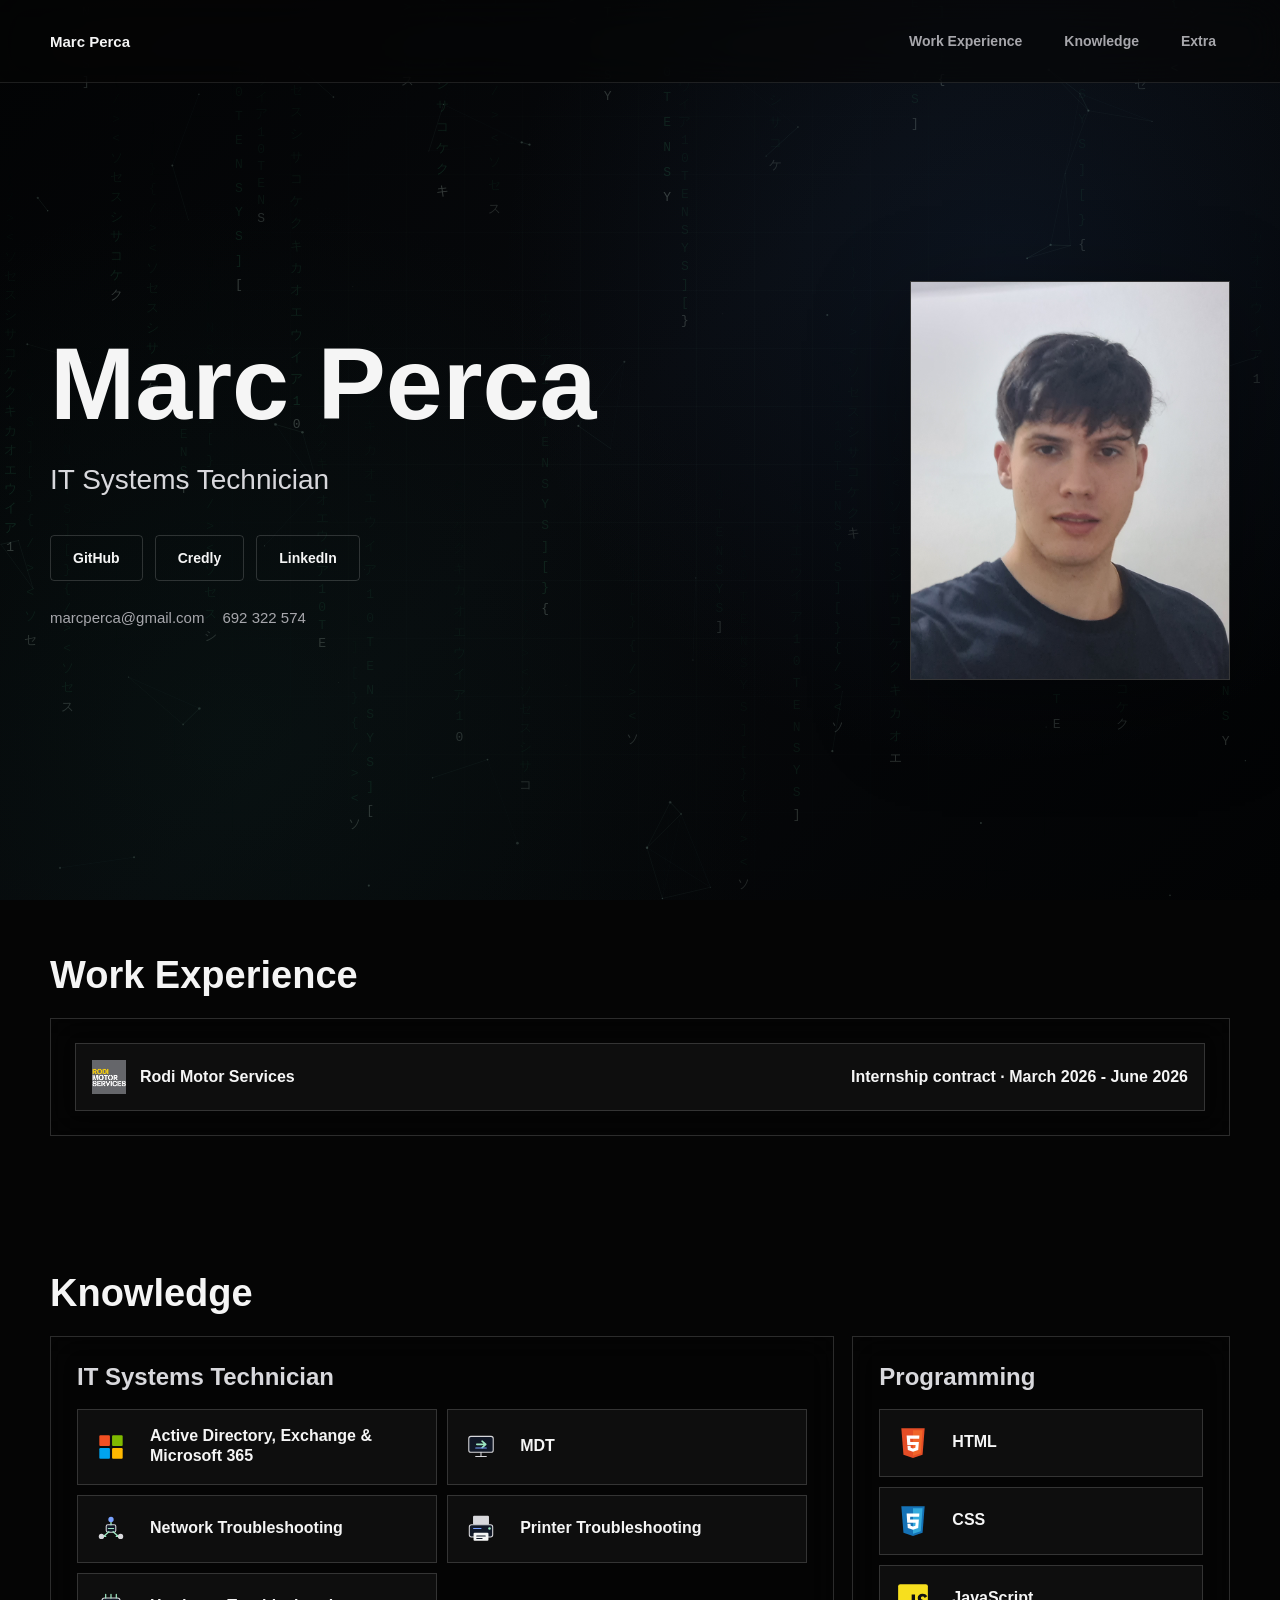
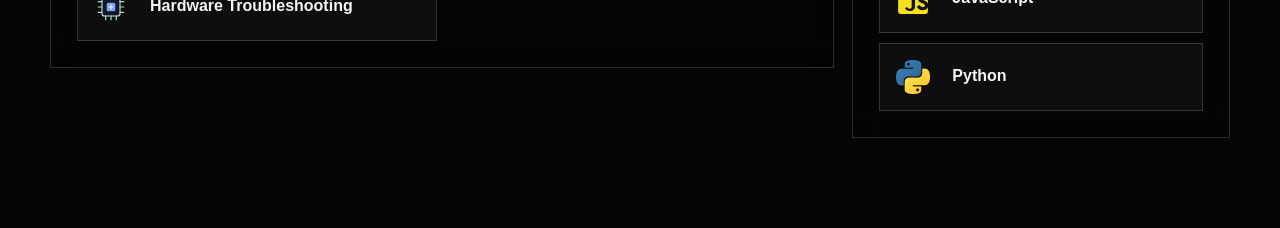
==== commit 464f4b61: "Use clean navigation URLs" ====
--- a/index.html
+++ b/index.html
@@ -11,7 +11,7 @@
 
     <header class="site-header">
         <nav class="nav shell" aria-label="Navegación principal">
-            <a class="brand" href="#">Marc Perca</a>
+            <a class="brand" href="/">Marc Perca</a>
             <div class="nav-links">
                 <a class="nav-link" href="#experience">Work Experience</a>
                 <div class="nav-menu">
@@ -24,7 +24,7 @@
                 <div class="nav-menu">
                     <button class="nav-link nav-trigger" type="button">Extra</button>
                     <div class="dropdown" aria-label="Extra sections">
-                        <a href="snake-game/index.html">Snake Game</a>
+                        <a href="/snake-game/">Snake Game</a>
                     </div>
                 </div>
             </div>
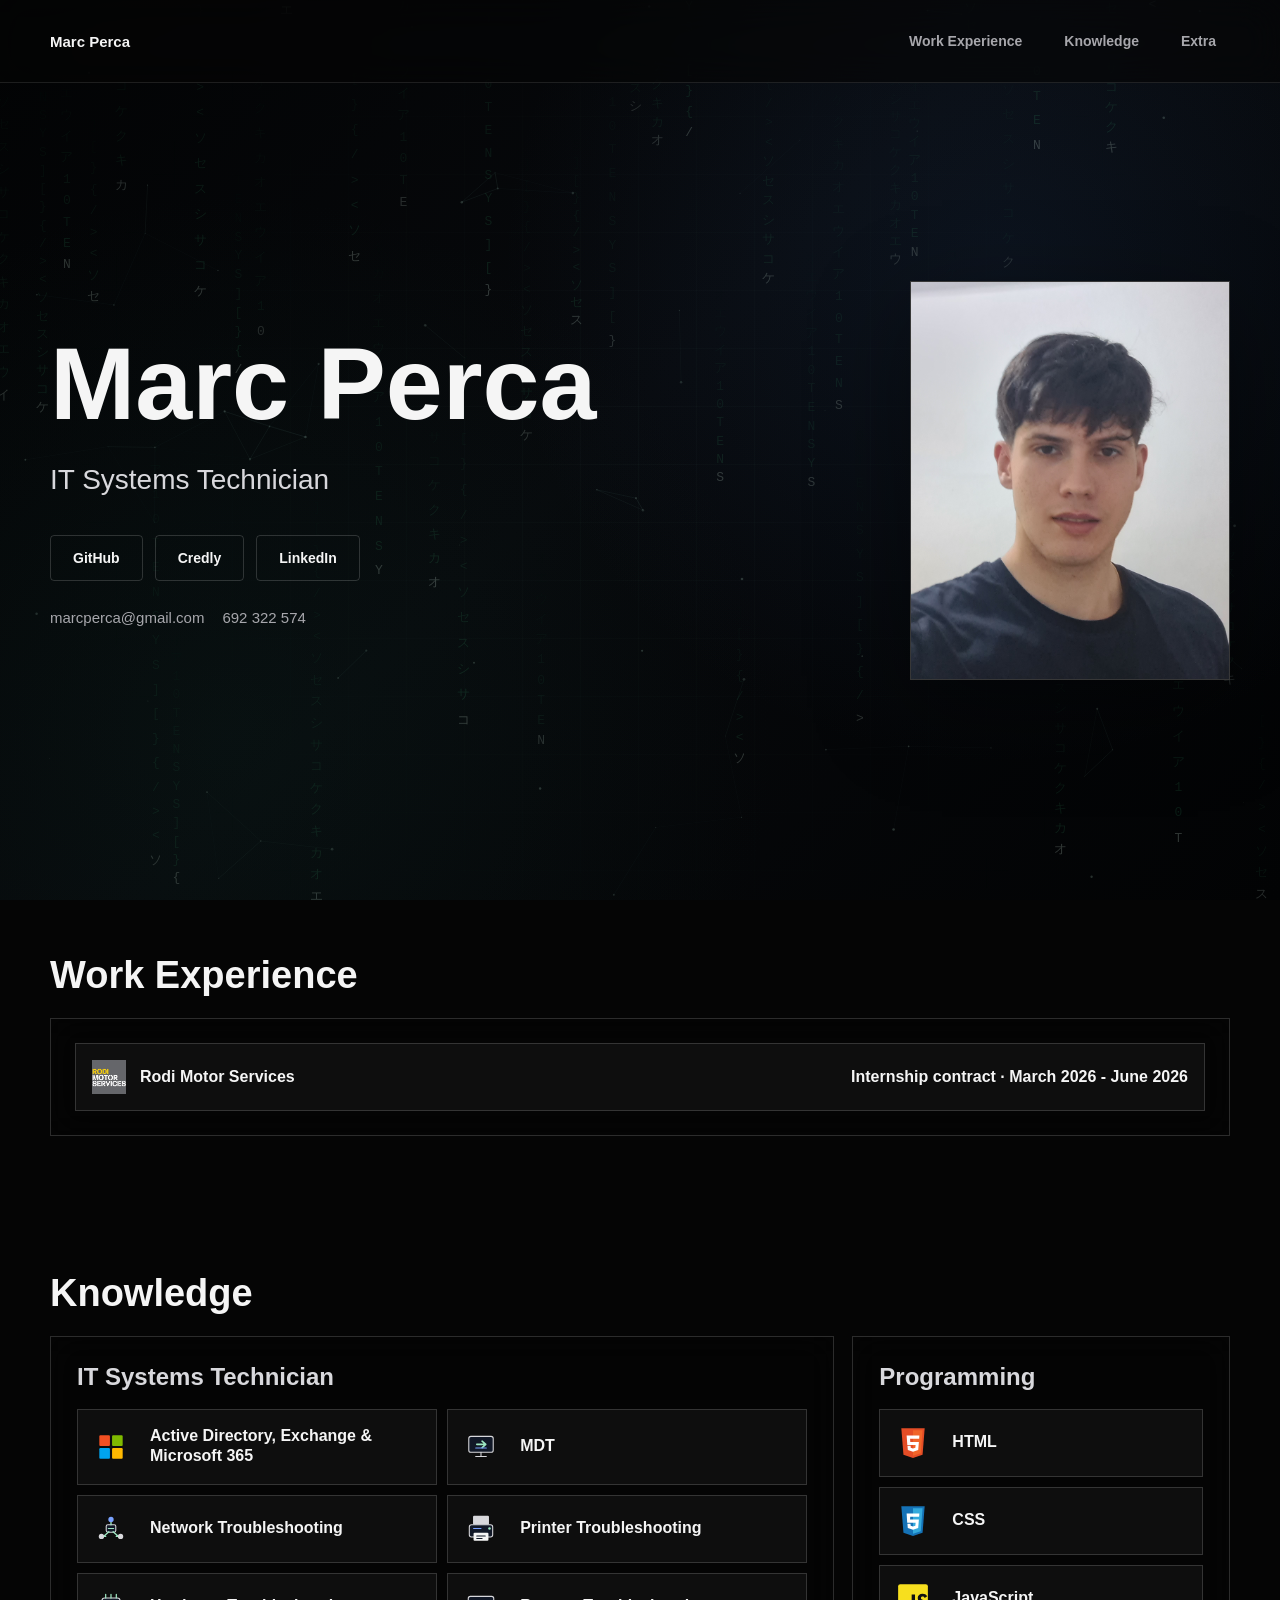
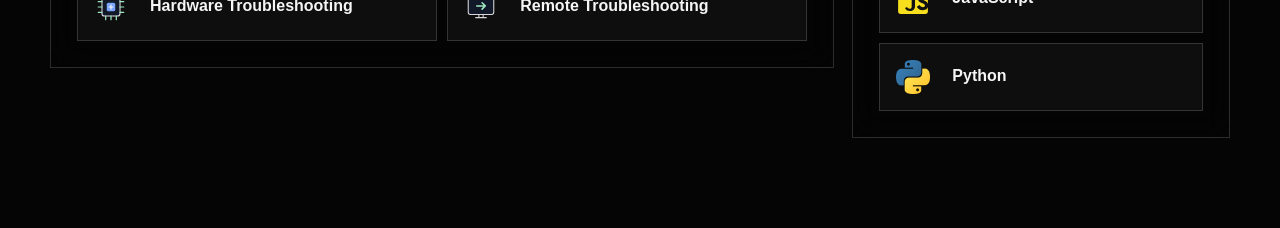
==== commit ffca66f1: "Add remote troubleshooting skill" ====
--- a/index.html
+++ b/index.html
@@ -84,6 +84,7 @@
                         <span><img class="skill-logo" src="assets/network-troubleshooting.svg" alt=""><strong>Network Troubleshooting</strong></span>
                         <span><img class="skill-logo" src="assets/printer.svg" alt=""><strong>Printer Troubleshooting</strong></span>
                         <span><img class="skill-logo" src="assets/hardware.svg" alt=""><strong>Hardware Troubleshooting</strong></span>
+                        <span><img class="skill-logo" src="assets/remote-support.svg" alt=""><strong>Remote Troubleshooting</strong></span>
                     </div>
                 </section>
 
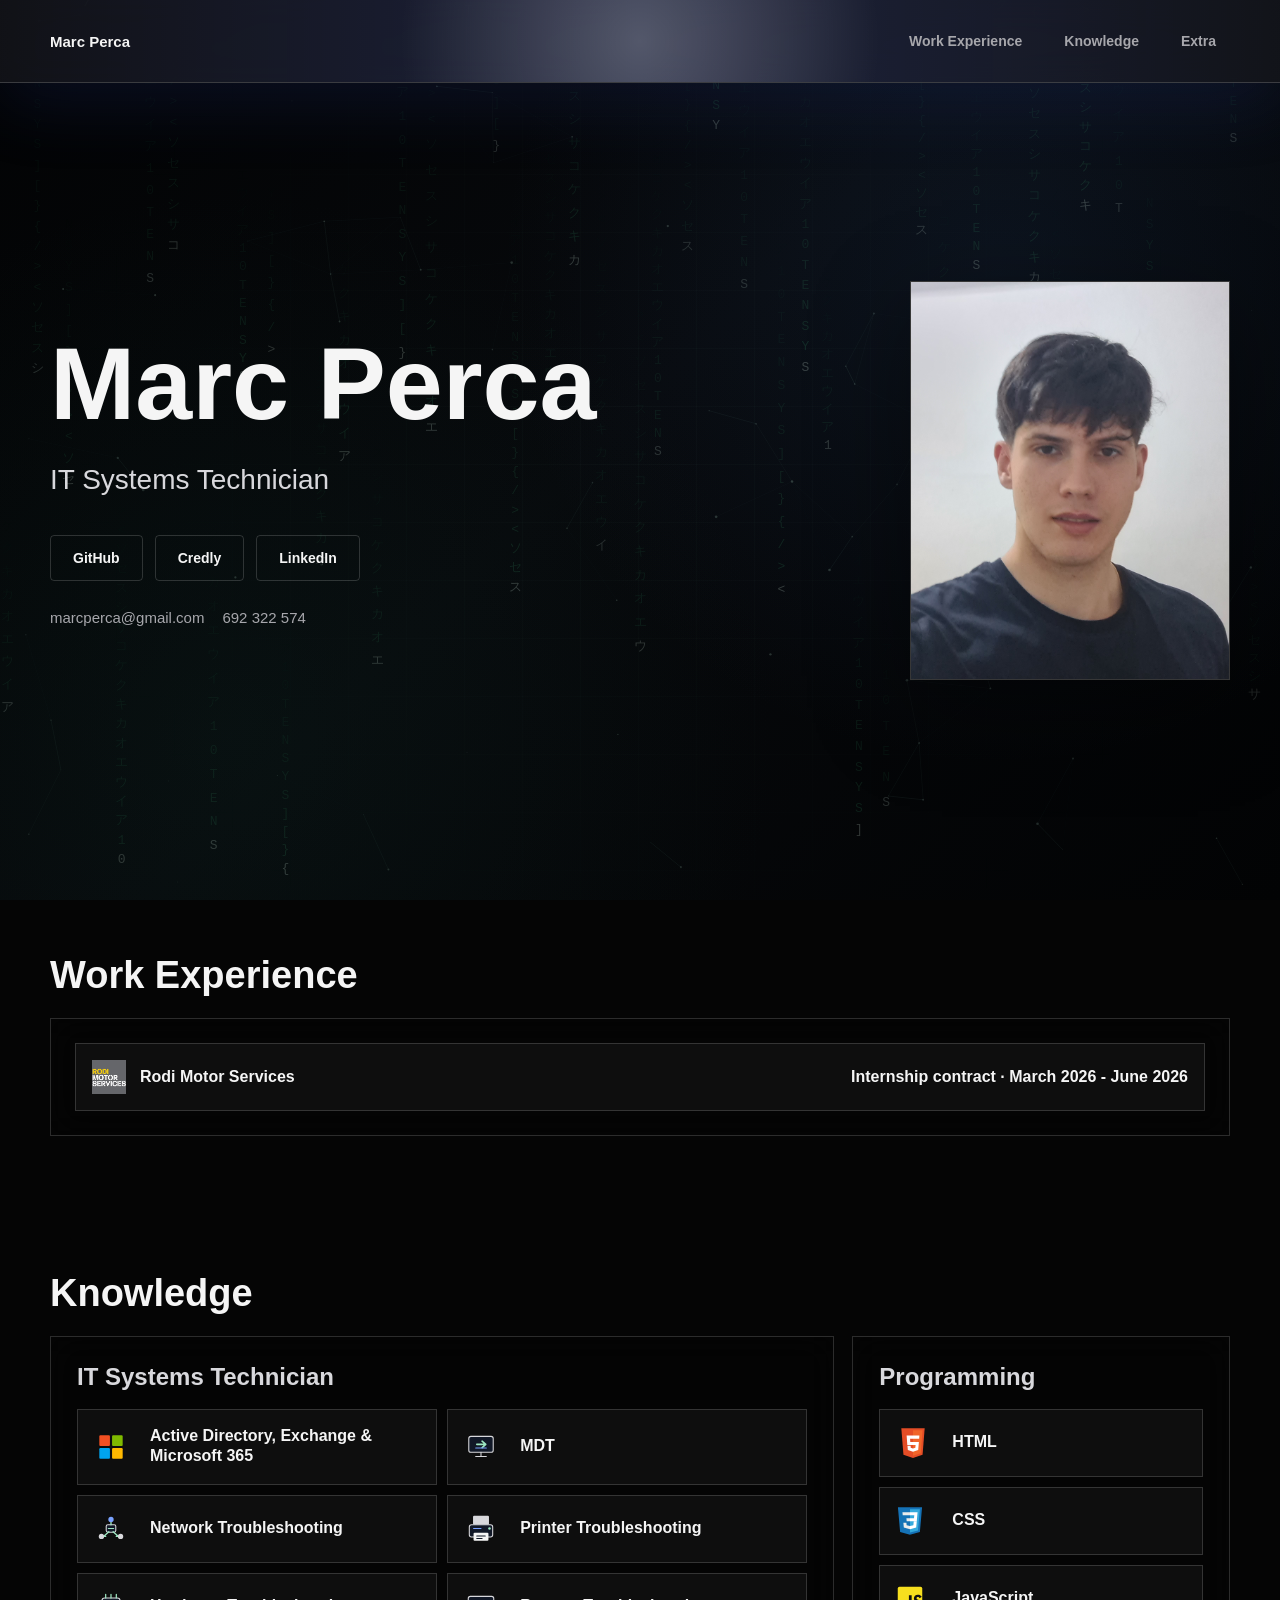
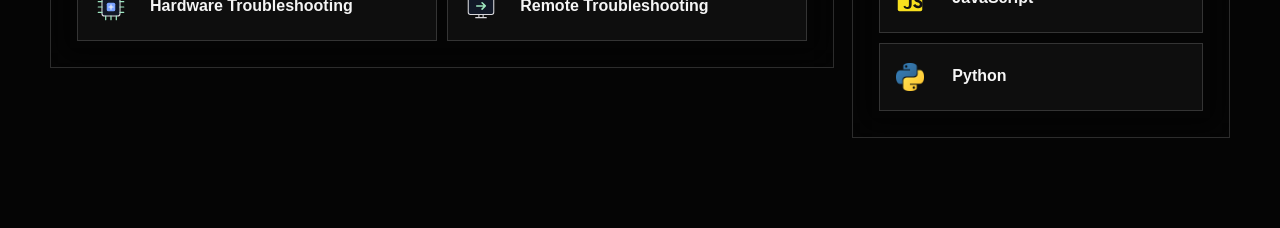
==== commit 7db83327: "Balance programming logo sizes" ====
--- a/index.html
+++ b/index.html
@@ -94,9 +94,9 @@
                     </div>
                     <div class="skill-grid programming">
                         <span><img class="skill-logo" src="assets/html.svg" alt=""><strong>HTML</strong></span>
-                        <span><img class="skill-logo" src="assets/css.svg" alt=""><strong>CSS</strong></span>
-                        <span><img class="skill-logo" src="assets/javascript.svg" alt=""><strong>JavaScript</strong></span>
-                        <span><img class="skill-logo" src="assets/assets/Python-logo-notext.svg.png" alt=""><strong>Python</strong></span>
+                        <span><img class="skill-logo skill-logo-compact" src="assets/css.svg" alt=""><strong>CSS</strong></span>
+                        <span><img class="skill-logo skill-logo-compact" src="assets/javascript.svg" alt=""><strong>JavaScript</strong></span>
+                        <span><img class="skill-logo skill-logo-compact" src="assets/assets/Python-logo-notext.svg.png" alt=""><strong>Python</strong></span>
                     </div>
                 </section>
             </div>
--- a/style.css
+++ b/style.css
@@ -415,6 +415,11 @@
     object-fit: contain;
 }
 
+.skill-logo-compact {
+    width: 28px;
+    height: 28px;
+}
+
 .skill-grid strong {
     display: block;
     margin-bottom: 3px;
@@ -620,6 +625,11 @@
         height: 30px;
     }
 
+    .skill-logo-compact {
+        width: 26px;
+        height: 26px;
+    }
+
     .skill-grid strong {
         font-size: 15px;
     }
